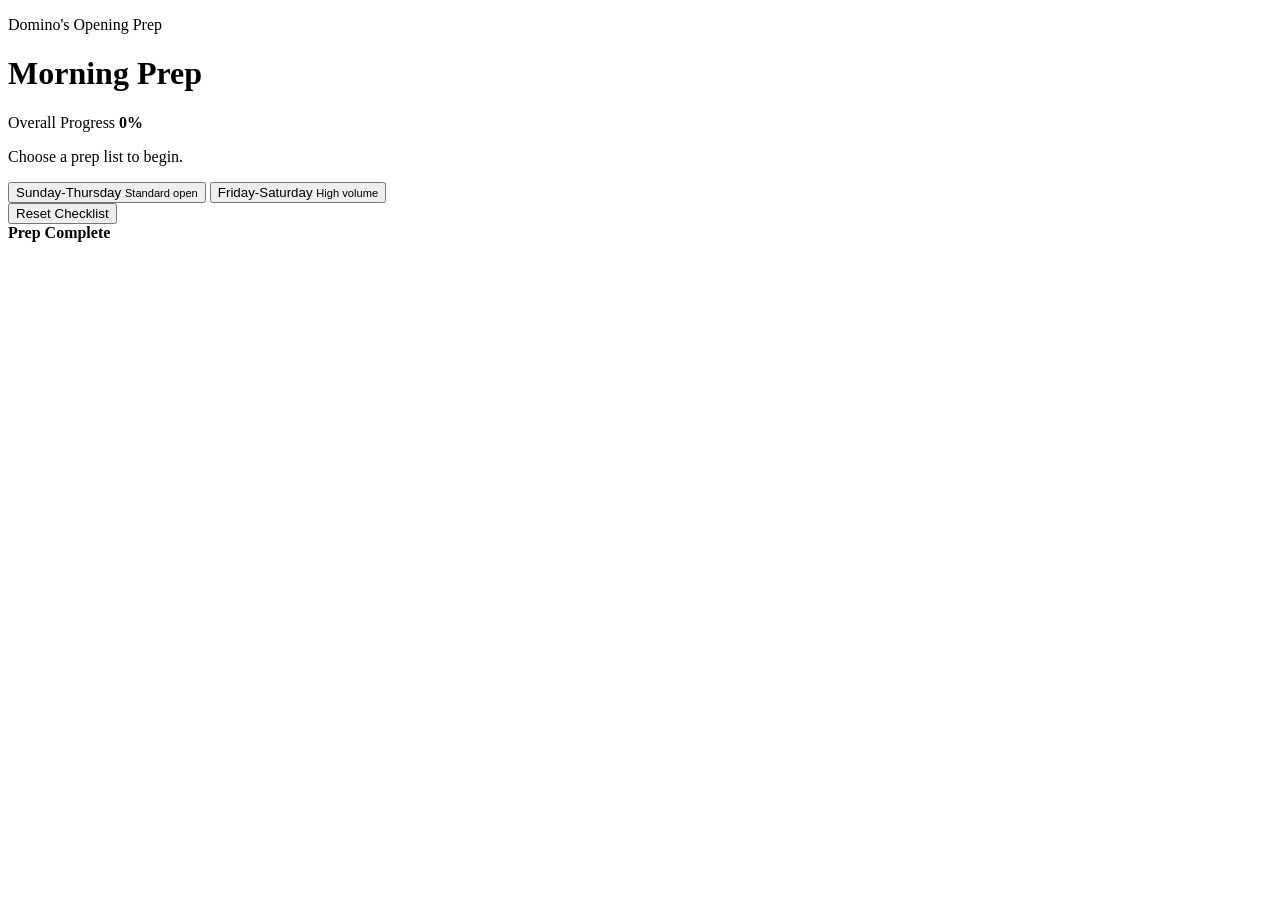
==== index.html @ d71212ec "Add files via upload" ====
<!doctype html>
<html lang="en">
  <head>
    <meta charset="utf-8">
    <meta name="viewport" content="width=device-width, initial-scale=1, viewport-fit=cover">
    <meta name="theme-color" content="#005bbb">
    <meta name="description" content="Morning Prep checklist for Domino's opening prep.">
    <title>Morning Prep</title>
    <link rel="manifest" href="manifest.json">
    <link rel="icon" href="icons/icon.svg" type="image/svg+xml">
    <link rel="apple-touch-icon" href="icons/icon.svg">
    <link rel="stylesheet" href="styles.css">
    <script src="data.js" defer></script>
    <script src="app.js" defer></script>
  </head>
  <body>
    <header class="app-header">
      <div class="header-top">
        <div>
          <p class="eyebrow">Domino's Opening Prep</p>
          <h1>Morning Prep</h1>
        </div>
        <button class="install-button" id="installButton" type="button" hidden>Install</button>
      </div>
      <div class="overall">
        <div class="overall-copy">
          <span>Overall Progress</span>
          <strong id="overallPercent">0%</strong>
        </div>
        <div class="progress-track" aria-hidden="true">
          <span id="overallBar"></span>
        </div>
        <p id="overallStatus">Choose a prep list to begin.</p>
      </div>
    </header>

    <main>
      <section class="day-switch" aria-label="Prep schedule">
        <button class="day-option is-active" type="button" data-schedule="weekday">
          <span>Sunday-Thursday</span>
          <small>Standard open</small>
        </button>
        <button class="day-option" type="button" data-schedule="weekend">
          <span>Friday-Saturday</span>
          <small>High volume</small>
        </button>
      </section>

      <section class="actions" aria-label="Checklist actions">
        <button class="reset-button" id="resetButton" type="button">Reset Checklist</button>
      </section>

      <section id="checklist" class="checklist" aria-live="polite"></section>
    </main>

    <div class="celebration" id="celebration" aria-hidden="true">
      <span></span><span></span><span></span><span></span><span></span>
      <strong>Prep Complete</strong>
    </div>
  </body>
</html>
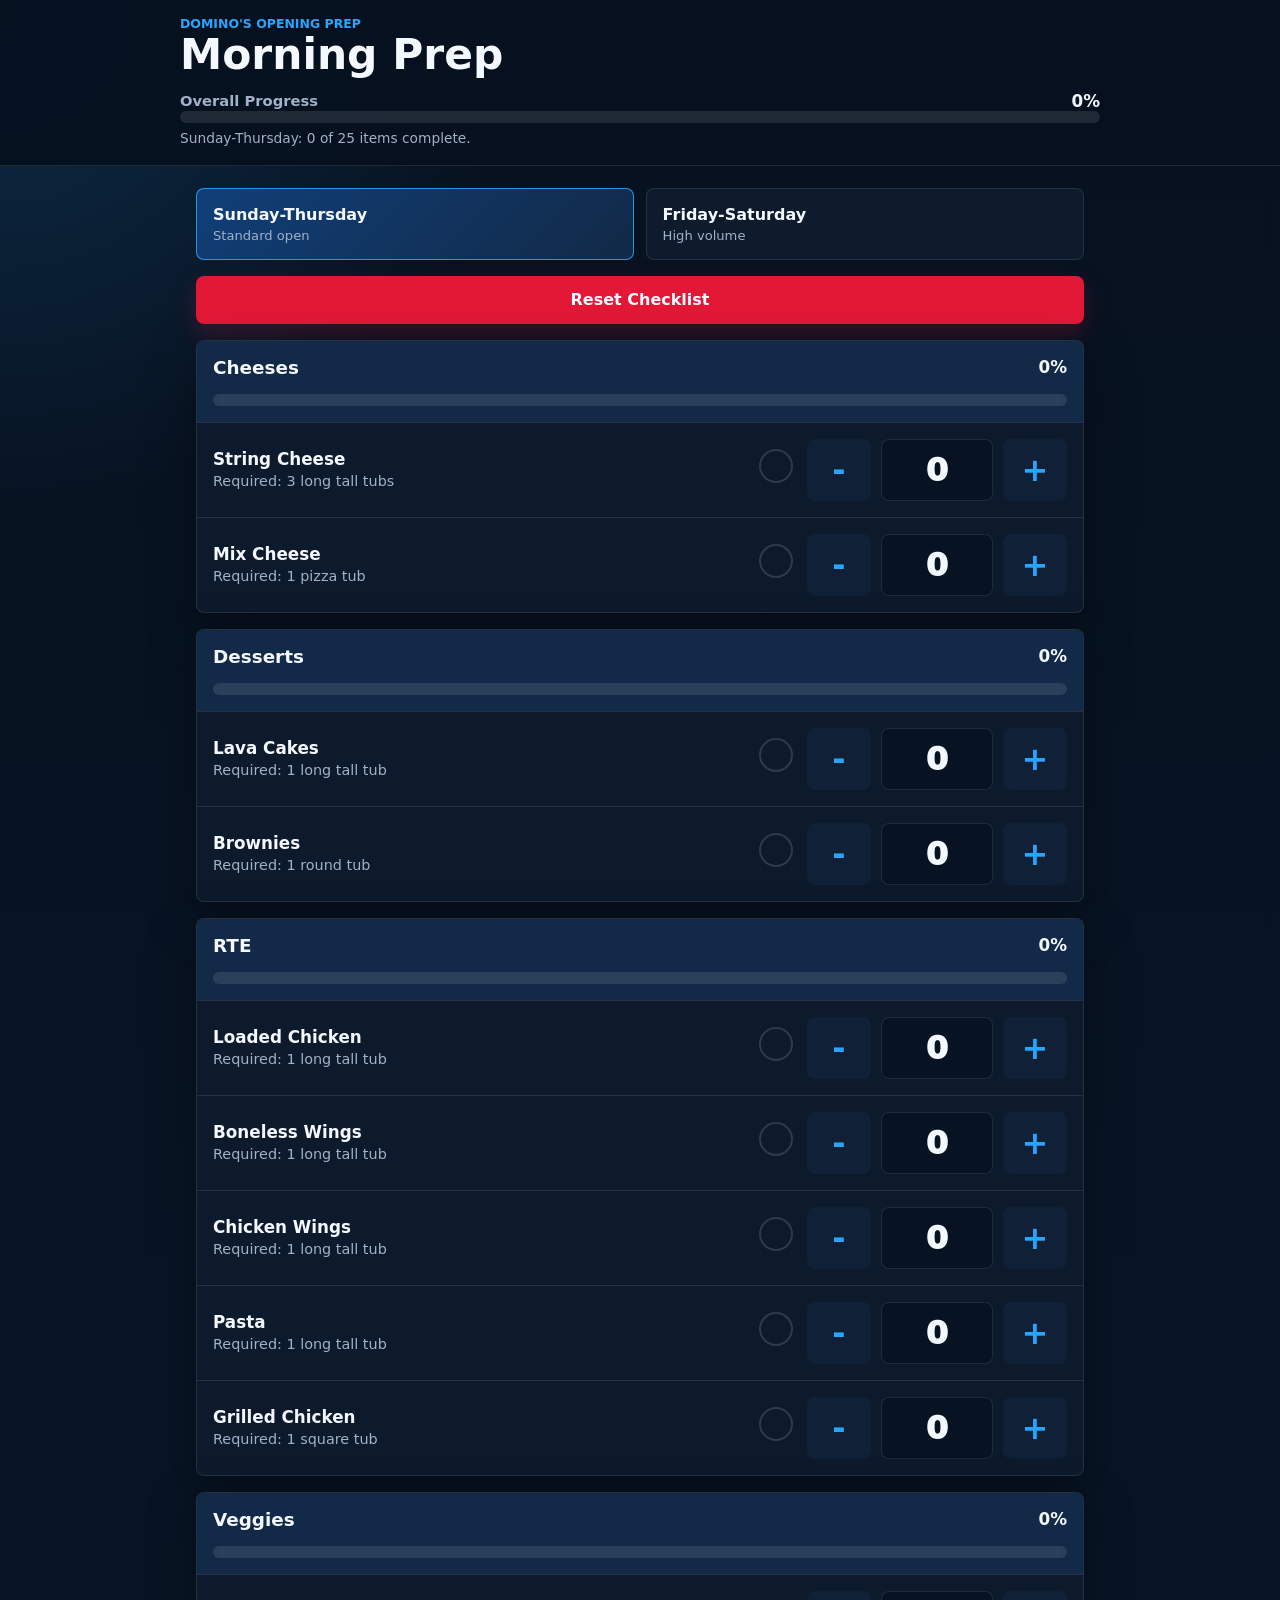
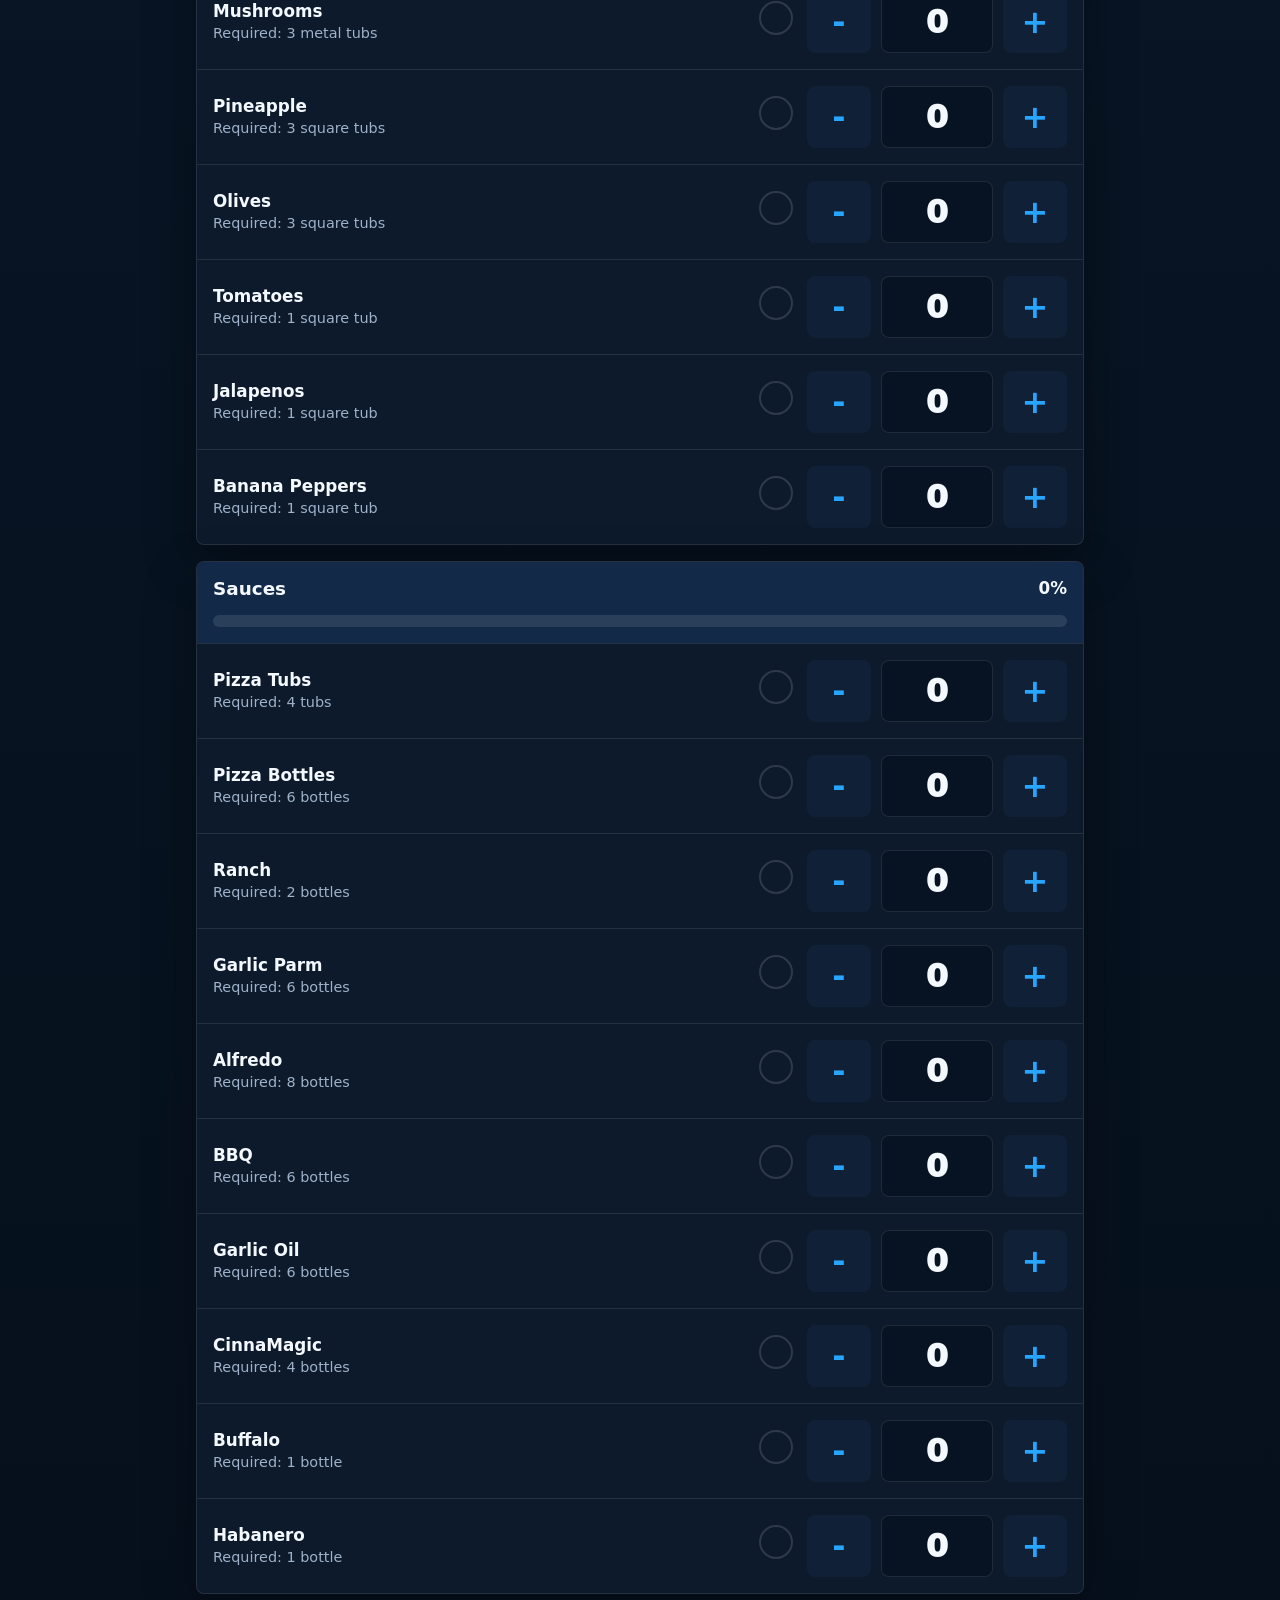
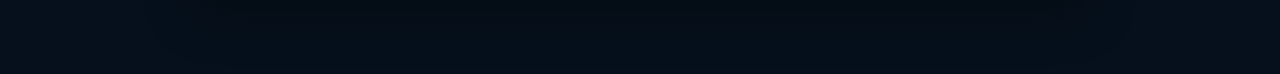
==== commit 57d1f915: "Add files via upload" ====
--- a/index.html
+++ b/index.html
@@ -1,61 +1,764 @@
-<!doctype html>
-<html lang="en">
-  <head>
-    <meta charset="utf-8">
-    <meta name="viewport" content="width=device-width, initial-scale=1, viewport-fit=cover">
-    <meta name="theme-color" content="#005bbb">
-    <meta name="description" content="Morning Prep checklist for Domino's opening prep.">
-    <title>Morning Prep</title>
-    <link rel="manifest" href="manifest.json">
-    <link rel="icon" href="icons/icon.svg" type="image/svg+xml">
-    <link rel="apple-touch-icon" href="icons/icon.svg">
-    <link rel="stylesheet" href="styles.css">
-    <script src="data.js" defer></script>
-    <script src="app.js" defer></script>
-  </head>
-  <body>
-    <header class="app-header">
-      <div class="header-top">
-        <div>
-          <p class="eyebrow">Domino's Opening Prep</p>
-          <h1>Morning Prep</h1>
-        </div>
-        <button class="install-button" id="installButton" type="button" hidden>Install</button>
-      </div>
-      <div class="overall">
-        <div class="overall-copy">
-          <span>Overall Progress</span>
-          <strong id="overallPercent">0%</strong>
-        </div>
-        <div class="progress-track" aria-hidden="true">
-          <span id="overallBar"></span>
-        </div>
-        <p id="overallStatus">Choose a prep list to begin.</p>
-      </div>
-    </header>
-
-    <main>
-      <section class="day-switch" aria-label="Prep schedule">
-        <button class="day-option is-active" type="button" data-schedule="weekday">
-          <span>Sunday-Thursday</span>
-          <small>Standard open</small>
-        </button>
-        <button class="day-option" type="button" data-schedule="weekend">
-          <span>Friday-Saturday</span>
-          <small>High volume</small>
-        </button>
-      </section>
-
-      <section class="actions" aria-label="Checklist actions">
-        <button class="reset-button" id="resetButton" type="button">Reset Checklist</button>
-      </section>
-
-      <section id="checklist" class="checklist" aria-live="polite"></section>
-    </main>
-
-    <div class="celebration" id="celebration" aria-hidden="true">
-      <span></span><span></span><span></span><span></span><span></span>
-      <strong>Prep Complete</strong>
-    </div>
-  </body>
-</html>
+<!doctype html>
+<html lang="en">
+  <head>
+    <meta charset="utf-8">
+    <meta name="viewport" content="width=device-width, initial-scale=1, viewport-fit=cover">
+    <meta name="theme-color" content="#005bbb">
+    <meta name="description" content="Morning Prep checklist for Domino's opening prep.">
+    <title>Morning Prep Standalone</title>
+    <style>
+:root {
+  color-scheme: dark;
+  --bg: #07111f;
+  --panel: #0d1b2d;
+  --panel-strong: #122947;
+  --panel-soft: #102037;
+  --text: #f4f8ff;
+  --muted: #9fb2c9;
+  --blue: #005bbb;
+  --blue-bright: #28a6ff;
+  --blue-soft: #103f78;
+  --red: #e31837;
+  --green: #25d366;
+  --line: rgba(255,255,255,.1);
+  --shadow: 0 18px 50px rgba(0,0,0,.35);
+}
+
+* {
+  box-sizing: border-box;
+}
+
+html {
+  min-height: 100%;
+  background: var(--bg);
+}
+
+body {
+  margin: 0;
+  min-height: 100%;
+  font-family: Inter, ui-sans-serif, system-ui, -apple-system, BlinkMacSystemFont, "Segoe UI", sans-serif;
+  background:
+    radial-gradient(circle at top left, rgba(40,166,255,.18), transparent 32rem),
+    linear-gradient(180deg, #07111f 0%, #081525 42%, #06101c 100%);
+  color: var(--text);
+}
+
+button {
+  border: 0;
+  color: inherit;
+  font: inherit;
+  cursor: pointer;
+  -webkit-tap-highlight-color: transparent;
+}
+
+.app-header {
+  position: sticky;
+  top: 0;
+  z-index: 10;
+  padding: max(1rem, env(safe-area-inset-top)) 1rem 1rem;
+  background: rgba(7,17,31,.92);
+  border-bottom: 1px solid var(--line);
+  backdrop-filter: blur(18px);
+}
+
+.header-top {
+  display: flex;
+  align-items: center;
+  justify-content: space-between;
+  gap: 1rem;
+  max-width: 920px;
+  margin: 0 auto .9rem;
+}
+
+.eyebrow {
+  margin: 0 0 .2rem;
+  color: var(--blue-bright);
+  font-size: .78rem;
+  font-weight: 800;
+  text-transform: uppercase;
+  letter-spacing: 0;
+}
+
+h1 {
+  margin: 0;
+  font-size: clamp(1.65rem, 7vw, 2.65rem);
+  line-height: 1;
+}
+
+.install-button,
+.reset-button {
+  min-height: 48px;
+  padding: .85rem 1rem;
+  border-radius: 8px;
+  background: var(--blue);
+  font-weight: 800;
+  box-shadow: 0 10px 24px rgba(0,91,187,.26);
+  transition: transform .2s ease, background .2s ease;
+}
+
+.install-button:active,
+.reset-button:active,
+.count-button:active,
+.day-option:active {
+  transform: scale(.97);
+}
+
+.overall {
+  max-width: 920px;
+  margin: 0 auto;
+}
+
+.overall-copy,
+.category-head {
+  display: flex;
+  align-items: center;
+  justify-content: space-between;
+  gap: .75rem;
+}
+
+.overall-copy span,
+.category-head span {
+  color: var(--muted);
+  font-size: .92rem;
+  font-weight: 700;
+}
+
+.overall-copy strong,
+.category-head strong {
+  color: var(--text);
+  font-size: 1.05rem;
+}
+
+.progress-track {
+  height: 12px;
+  overflow: hidden;
+  border-radius: 999px;
+  background: rgba(255,255,255,.1);
+}
+
+.progress-track span {
+  display: block;
+  width: 0;
+  height: 100%;
+  border-radius: inherit;
+  background: linear-gradient(90deg, var(--blue), var(--blue-bright), var(--green));
+  transition: width .35s ease;
+}
+
+#overallStatus {
+  min-height: 1.2rem;
+  margin: .45rem 0 0;
+  color: var(--muted);
+  font-size: .86rem;
+}
+
+main {
+  width: min(100%, 920px);
+  margin: 0 auto;
+  padding: 1rem 1rem 5rem;
+}
+
+.day-switch {
+  display: grid;
+  grid-template-columns: 1fr;
+  gap: .7rem;
+  margin: .35rem 0 1rem;
+}
+
+.day-option {
+  min-height: 72px;
+  padding: .95rem 1rem;
+  border: 1px solid var(--line);
+  border-radius: 8px;
+  background: var(--panel);
+  text-align: left;
+  transition: border-color .2s ease, background .2s ease, transform .2s ease;
+}
+
+.day-option span,
+.day-option small {
+  display: block;
+}
+
+.day-option span {
+  font-size: 1rem;
+  font-weight: 900;
+}
+
+.day-option small {
+  margin-top: .25rem;
+  color: var(--muted);
+  font-size: .82rem;
+}
+
+.day-option.is-active {
+  border-color: rgba(40,166,255,.85);
+  background: linear-gradient(135deg, var(--blue-soft), var(--panel-strong));
+}
+
+.actions {
+  display: flex;
+  justify-content: stretch;
+  margin-bottom: 1rem;
+}
+
+.reset-button {
+  width: 100%;
+  background: var(--red);
+  box-shadow: 0 10px 24px rgba(227,24,55,.22);
+}
+
+.checklist {
+  display: grid;
+  gap: 1rem;
+}
+
+.category {
+  border: 1px solid var(--line);
+  border-radius: 8px;
+  background: rgba(13,27,45,.94);
+  box-shadow: var(--shadow);
+  overflow: hidden;
+  animation: rise .32s ease both;
+}
+
+.category-head {
+  padding: 1rem;
+  background: var(--panel-strong);
+}
+
+.category-head h2 {
+  margin: 0;
+  font-size: 1.15rem;
+}
+
+.category-progress {
+  padding: 0 1rem 1rem;
+  background: var(--panel-strong);
+}
+
+.item {
+  display: grid;
+  grid-template-columns: 1fr;
+  gap: .85rem;
+  padding: 1rem;
+  border-top: 1px solid var(--line);
+  transition: background .2s ease;
+}
+
+.item.is-complete {
+  background: rgba(37,211,102,.08);
+}
+
+.item-info {
+  display: grid;
+  grid-template-columns: 1fr auto;
+  align-items: start;
+  gap: .75rem;
+}
+
+.item-name {
+  display: block;
+  font-size: 1.05rem;
+  font-weight: 900;
+}
+
+.required {
+  display: block;
+  margin-top: .2rem;
+  color: var(--muted);
+  font-size: .9rem;
+  line-height: 1.35;
+}
+
+.checkmark {
+  display: grid;
+  width: 34px;
+  height: 34px;
+  place-items: center;
+  border: 2px solid rgba(255,255,255,.14);
+  border-radius: 50%;
+  color: transparent;
+  font-size: 1.25rem;
+  font-weight: 900;
+  transition: color .2s ease, background .2s ease, border-color .2s ease, transform .2s ease;
+}
+
+.item.is-complete .checkmark {
+  border-color: var(--green);
+  background: var(--green);
+  color: #04120a;
+  transform: rotate(-8deg) scale(1.05);
+}
+
+.counter {
+  display: grid;
+  grid-template-columns: 64px 1fr 64px;
+  align-items: center;
+  gap: .65rem;
+}
+
+.count-button {
+  height: 62px;
+  border-radius: 8px;
+  background: var(--panel-soft);
+  color: var(--blue-bright);
+  font-size: 2rem;
+  font-weight: 900;
+  transition: transform .2s ease, background .2s ease;
+}
+
+.count-button:hover,
+.install-button:hover,
+.reset-button:hover,
+.day-option:hover {
+  filter: brightness(1.08);
+}
+
+.count-display {
+  display: grid;
+  min-height: 62px;
+  place-items: center;
+  border: 1px solid var(--line);
+  border-radius: 8px;
+  background: #071322;
+  font-size: 2rem;
+  font-weight: 950;
+  line-height: 1;
+}
+
+.celebration {
+  position: fixed;
+  inset: 0;
+  z-index: 50;
+  display: grid;
+  place-items: center;
+  pointer-events: none;
+  opacity: 0;
+  transition: opacity .2s ease;
+}
+
+.celebration.is-visible {
+  opacity: 1;
+}
+
+.celebration strong {
+  padding: 1rem 1.25rem;
+  border-radius: 8px;
+  background: rgba(5,13,23,.94);
+  border: 1px solid rgba(37,211,102,.5);
+  color: var(--green);
+  font-size: clamp(1.45rem, 9vw, 3rem);
+  box-shadow: var(--shadow);
+  animation: pop .7s ease both;
+}
+
+.celebration span {
+  position: absolute;
+  top: 50%;
+  left: 50%;
+  width: 12px;
+  height: 12px;
+  border-radius: 3px;
+  background: var(--blue-bright);
+  animation: confetti .95s ease-out both;
+}
+
+.celebration span:nth-child(2) { background: var(--green); animation-delay: .05s; }
+.celebration span:nth-child(3) { background: var(--red); animation-delay: .1s; }
+.celebration span:nth-child(4) { background: #fff; animation-delay: .15s; }
+.celebration span:nth-child(5) { background: #ffd23f; animation-delay: .2s; }
+
+@keyframes rise {
+  from { opacity: 0; transform: translateY(12px); }
+  to { opacity: 1; transform: translateY(0); }
+}
+
+@keyframes pop {
+  0% { transform: scale(.82); opacity: 0; }
+  55% { transform: scale(1.05); opacity: 1; }
+  100% { transform: scale(1); opacity: 1; }
+}
+
+@keyframes confetti {
+  0% { transform: translate(-50%, -50%) rotate(0); opacity: 1; }
+  100% { transform: translate(calc(-50% + var(--x)), calc(-50% + var(--y))) rotate(360deg); opacity: 0; }
+}
+
+.celebration span:nth-child(1) { --x: -42vw; --y: -32vh; }
+.celebration span:nth-child(2) { --x: 38vw; --y: -28vh; }
+.celebration span:nth-child(3) { --x: -34vw; --y: 28vh; }
+.celebration span:nth-child(4) { --x: 36vw; --y: 32vh; }
+.celebration span:nth-child(5) { --x: 0vw; --y: -42vh; }
+
+@media (min-width: 680px) {
+  .day-switch {
+    grid-template-columns: 1fr 1fr;
+  }
+
+  .item {
+    grid-template-columns: minmax(0, 1fr) 260px;
+    align-items: center;
+  }
+}
+
+@media (prefers-reduced-motion: reduce) {
+  *,
+  *::before,
+  *::after {
+    animation-duration: .01ms !important;
+    transition-duration: .01ms !important;
+    scroll-behavior: auto !important;
+  }
+}
+
+    </style>
+  </head>
+  <body>
+    <header class="app-header">
+      <div class="header-top">
+        <div>
+          <p class="eyebrow">Domino's Opening Prep</p>
+          <h1>Morning Prep</h1>
+        </div>
+        <button class="install-button" id="installButton" type="button" hidden>Install</button>
+      </div>
+      <div class="overall">
+        <div class="overall-copy">
+          <span>Overall Progress</span>
+          <strong id="overallPercent">0%</strong>
+        </div>
+        <div class="progress-track" aria-hidden="true">
+          <span id="overallBar"></span>
+        </div>
+        <p id="overallStatus">Choose a prep list to begin.</p>
+      </div>
+    </header>
+
+    <main>
+      <section class="day-switch" aria-label="Prep schedule">
+        <button class="day-option is-active" type="button" data-schedule="weekday">
+          <span>Sunday-Thursday</span>
+          <small>Standard open</small>
+        </button>
+        <button class="day-option" type="button" data-schedule="weekend">
+          <span>Friday-Saturday</span>
+          <small>High volume</small>
+        </button>
+      </section>
+
+      <section class="actions" aria-label="Checklist actions">
+        <button class="reset-button" id="resetButton" type="button">Reset Checklist</button>
+      </section>
+
+      <section id="checklist" class="checklist" aria-live="polite"></section>
+    </main>
+
+    <div class="celebration" id="celebration" aria-hidden="true">
+      <span></span><span></span><span></span><span></span><span></span>
+      <strong>Prep Complete</strong>
+    </div>
+    <script>
+window.MORNING_PREP_DATA = {
+  categories: ["Cheeses", "Desserts", "RTE", "Veggies", "Sauces"],
+  schedules: {
+    weekday: {
+      label: "Sunday-Thursday",
+      categories: {
+        Cheeses: [
+          { id: "string-cheese", name: "String Cheese", required: 3, unit: "long tall tubs" },
+          { id: "mix-cheese", name: "Mix Cheese", required: 1, unit: "pizza tub" }
+        ],
+        Desserts: [
+          { id: "lava-cakes", name: "Lava Cakes", required: 1, unit: "long tall tub" },
+          { id: "brownies", name: "Brownies", required: 1, unit: "round tub" }
+        ],
+        RTE: [
+          { id: "loaded-chicken", name: "Loaded Chicken", required: 1, unit: "long tall tub" },
+          { id: "boneless-wings", name: "Boneless Wings", required: 1, unit: "long tall tub" },
+          { id: "chicken-wings", name: "Chicken Wings", required: 1, unit: "long tall tub" },
+          { id: "pasta", name: "Pasta", required: 1, unit: "long tall tub" },
+          { id: "grilled-chicken", name: "Grilled Chicken", required: 1, unit: "square tub" }
+        ],
+        Veggies: [
+          { id: "mushrooms", name: "Mushrooms", required: 3, unit: "metal tubs" },
+          { id: "pineapple", name: "Pineapple", required: 3, unit: "square tubs" },
+          { id: "olives", name: "Olives", required: 3, unit: "square tubs" },
+          { id: "tomatoes", name: "Tomatoes", required: 1, unit: "square tub" },
+          { id: "jalapenos", name: "Jalapenos", required: 1, unit: "square tub" },
+          { id: "banana-peppers", name: "Banana Peppers", required: 1, unit: "square tub" }
+        ],
+        Sauces: [
+          { id: "pizza-tubs", name: "Pizza Tubs", required: 4, unit: "tubs" },
+          { id: "pizza-bottles", name: "Pizza Bottles", required: 6, unit: "bottles" },
+          { id: "ranch", name: "Ranch", required: 2, unit: "bottles" },
+          { id: "garlic-parm", name: "Garlic Parm", required: 6, unit: "bottles" },
+          { id: "alfredo", name: "Alfredo", required: 8, unit: "bottles" },
+          { id: "bbq", name: "BBQ", required: 6, unit: "bottles" },
+          { id: "garlic-oil", name: "Garlic Oil", required: 6, unit: "bottles" },
+          { id: "cinnamagic", name: "CinnaMagic", required: 4, unit: "bottles" },
+          { id: "buffalo", name: "Buffalo", required: 1, unit: "bottle" },
+          { id: "habanero", name: "Habanero", required: 1, unit: "bottle" }
+        ]
+      }
+    },
+    weekend: {
+      label: "Friday-Saturday",
+      categories: {
+        Cheeses: [
+          { id: "string-cheese", name: "String Cheese", required: 4, unit: "long tall tubs" },
+          { id: "mix-cheese", name: "Mix Cheese", required: 2, unit: "pizza tubs" }
+        ],
+        Desserts: [
+          { id: "lava-cakes", name: "Lava Cakes", required: 2, unit: "long tall tubs" },
+          { id: "brownies", name: "Brownies", required: 2, unit: "round tubs" }
+        ],
+        RTE: [
+          { id: "loaded-chicken", name: "Loaded Chicken", required: 1, unit: "long tall tub" },
+          { id: "boneless-wings", name: "Boneless Wings", required: 1, unit: "long tall tub" },
+          { id: "chicken-wings", name: "Chicken Wings", required: 2, unit: "long tall tubs" },
+          { id: "pasta", name: "Pasta", required: 1, unit: "long tall tub" },
+          { id: "grilled-chicken", name: "Grilled Chicken", required: 1, unit: "square tub" }
+        ],
+        Veggies: [
+          { id: "mushrooms", name: "Mushrooms", required: 4, unit: "metal tubs" },
+          { id: "pineapple", name: "Pineapple", required: 5, unit: "square tubs" },
+          { id: "olives", name: "Olives", required: 5, unit: "square tubs" },
+          { id: "tomatoes", name: "Tomatoes", required: 2, unit: "square tubs" },
+          { id: "jalapenos", name: "Jalapenos", required: 2, unit: "square tubs" },
+          { id: "banana-peppers", name: "Banana Peppers", required: 2, unit: "square tubs" }
+        ],
+        Sauces: [
+          { id: "pizza-tubs", name: "Pizza Tubs", required: 5, unit: "tubs" },
+          { id: "pizza-bottles", name: "Pizza Bottles", required: 8, unit: "bottles" },
+          { id: "ranch", name: "Ranch", required: 3, unit: "bottles" },
+          { id: "garlic-parm", name: "Garlic Parm", required: 8, unit: "bottles" },
+          { id: "alfredo", name: "Alfredo", required: 10, unit: "bottles" },
+          { id: "bbq", name: "BBQ", required: 8, unit: "bottles" },
+          { id: "garlic-oil", name: "Garlic Oil", required: 8, unit: "bottles" },
+          { id: "cinnamagic", name: "CinnaMagic", required: 6, unit: "bottles" },
+          { id: "buffalo", name: "Buffalo", required: 2, unit: "bottles" },
+          { id: "habanero", name: "Habanero", required: 2, unit: "bottles" }
+        ]
+      }
+    }
+  }
+};
+
+    </script>
+    <script>
+(function () {
+  const data = window.MORNING_PREP_DATA;
+  const storageKey = "morning-prep-state-v1";
+  const checklist = document.querySelector("#checklist");
+  const scheduleButtons = document.querySelectorAll("[data-schedule]");
+  const resetButton = document.querySelector("#resetButton");
+  const overallPercent = document.querySelector("#overallPercent");
+  const overallBar = document.querySelector("#overallBar");
+  const overallStatus = document.querySelector("#overallStatus");
+  const celebration = document.querySelector("#celebration");
+  const installButton = document.querySelector("#installButton");
+
+  let deferredInstallPrompt = null;
+  let state = loadState();
+
+  function loadState() {
+    const fallback = { schedule: "weekday", counts: {}, celebrated: false };
+
+    try {
+      return { ...fallback, ...JSON.parse(localStorage.getItem(storageKey)) };
+    } catch (error) {
+      return fallback;
+    }
+  }
+
+  function saveState() {
+    localStorage.setItem(storageKey, JSON.stringify(state));
+  }
+
+  function getSchedule() {
+    return data.schedules[state.schedule];
+  }
+
+  function storageId(item) {
+    return `${state.schedule}:${item.id}`;
+  }
+
+  function getCount(item) {
+    return Number(state.counts[storageId(item)] || 0);
+  }
+
+  function setCount(item, nextCount) {
+    state.counts[storageId(item)] = Math.max(0, nextCount);
+    saveState();
+    updateItem(item);
+    updateProgress();
+  }
+
+  function allItems() {
+    const schedule = getSchedule();
+    return data.categories.flatMap((category) => schedule.categories[category] || []);
+  }
+
+  function itemProgress(item) {
+    return Math.min(getCount(item), item.required) / item.required;
+  }
+
+  function calculateProgress(items) {
+    if (!items.length) return 0;
+    const completeUnits = items.reduce((sum, item) => sum + itemProgress(item), 0);
+    return Math.round((completeUnits / items.length) * 100);
+  }
+
+  function itemTemplate(item) {
+    const count = getCount(item);
+    const complete = count >= item.required;
+    const article = document.createElement("article");
+    article.className = `item${complete ? " is-complete" : ""}`;
+    article.dataset.itemId = item.id;
+    article.innerHTML = `
+      <div class="item-info">
+        <div>
+          <span class="item-name">${item.name}</span>
+          <span class="required">Required: ${item.required} ${item.unit}</span>
+        </div>
+        <span class="checkmark" aria-label="${complete ? "Complete" : "Incomplete"}">&#10003;</span>
+      </div>
+      <div class="counter" aria-label="${item.name} count">
+        <button class="count-button" type="button" data-action="minus" aria-label="Subtract ${item.name}">-</button>
+        <span class="count-display" aria-live="polite">${count}</span>
+        <button class="count-button" type="button" data-action="plus" aria-label="Add ${item.name}">+</button>
+      </div>
+    `;
+
+    article.querySelector('[data-action="minus"]').addEventListener("click", () => setCount(item, getCount(item) - 1));
+    article.querySelector('[data-action="plus"]').addEventListener("click", () => setCount(item, getCount(item) + 1));
+    return article;
+  }
+
+  function categoryTemplate(categoryName, items) {
+    const category = document.createElement("section");
+    const percent = calculateProgress(items);
+    category.className = "category";
+    category.dataset.category = categoryName;
+    category.innerHTML = `
+      <div class="category-head">
+        <h2>${categoryName}</h2>
+        <strong data-category-percent>${percent}%</strong>
+      </div>
+      <div class="category-progress">
+        <div class="progress-track" aria-hidden="true"><span data-category-bar style="width: ${percent}%"></span></div>
+      </div>
+    `;
+
+    items.forEach((item) => category.appendChild(itemTemplate(item)));
+    return category;
+  }
+
+  function render() {
+    const schedule = getSchedule();
+    checklist.replaceChildren();
+
+    scheduleButtons.forEach((button) => {
+      const active = button.dataset.schedule === state.schedule;
+      button.classList.toggle("is-active", active);
+      button.setAttribute("aria-pressed", String(active));
+    });
+
+    data.categories.forEach((categoryName) => {
+      checklist.appendChild(categoryTemplate(categoryName, schedule.categories[categoryName] || []));
+    });
+
+    updateProgress();
+  }
+
+  function updateItem(item) {
+    const row = checklist.querySelector(`[data-item-id="${item.id}"]`);
+    if (!row) return;
+
+    const count = getCount(item);
+    const complete = count >= item.required;
+    row.classList.toggle("is-complete", complete);
+    row.querySelector(".count-display").textContent = count;
+    row.querySelector(".checkmark").setAttribute("aria-label", complete ? "Complete" : "Incomplete");
+  }
+
+  function updateProgress() {
+    const schedule = getSchedule();
+
+    data.categories.forEach((categoryName) => {
+      const items = schedule.categories[categoryName] || [];
+      const percent = calculateProgress(items);
+      const category = checklist.querySelector(`[data-category="${categoryName}"]`);
+      if (!category) return;
+
+      category.querySelector("[data-category-percent]").textContent = `${percent}%`;
+      category.querySelector("[data-category-bar]").style.width = `${percent}%`;
+    });
+
+    const items = allItems();
+    const percent = calculateProgress(items);
+    overallPercent.textContent = `${percent}%`;
+    overallBar.style.width = `${percent}%`;
+    overallStatus.textContent = `${schedule.label}: ${completedCount(items)} of ${items.length} items complete.`;
+
+    if (percent === 100 && !state.celebrated) {
+      state.celebrated = true;
+      saveState();
+      showCelebration();
+    }
+
+    if (percent < 100 && state.celebrated) {
+      state.celebrated = false;
+      saveState();
+    }
+  }
+
+  function completedCount(items) {
+    return items.filter((item) => getCount(item) >= item.required).length;
+  }
+
+  function showCelebration() {
+    celebration.classList.add("is-visible");
+    window.setTimeout(() => celebration.classList.remove("is-visible"), 1500);
+  }
+
+  scheduleButtons.forEach((button) => {
+    button.addEventListener("click", () => {
+      state.schedule = button.dataset.schedule;
+      state.celebrated = false;
+      saveState();
+      render();
+    });
+  });
+
+  resetButton.addEventListener("click", () => {
+    const prefix = `${state.schedule}:`;
+    Object.keys(state.counts).forEach((key) => {
+      if (key.startsWith(prefix)) delete state.counts[key];
+    });
+    state.celebrated = false;
+    saveState();
+    render();
+  });
+
+  window.addEventListener("beforeinstallprompt", (event) => {
+    event.preventDefault();
+    deferredInstallPrompt = event;
+    installButton.hidden = false;
+  });
+
+  installButton.addEventListener("click", async () => {
+    if (!deferredInstallPrompt) return;
+    deferredInstallPrompt.prompt();
+    await deferredInstallPrompt.userChoice;
+    deferredInstallPrompt = null;
+    installButton.hidden = true;
+  });
+
+  render();
+}());
+
+    </script>
+  </body>
+</html>
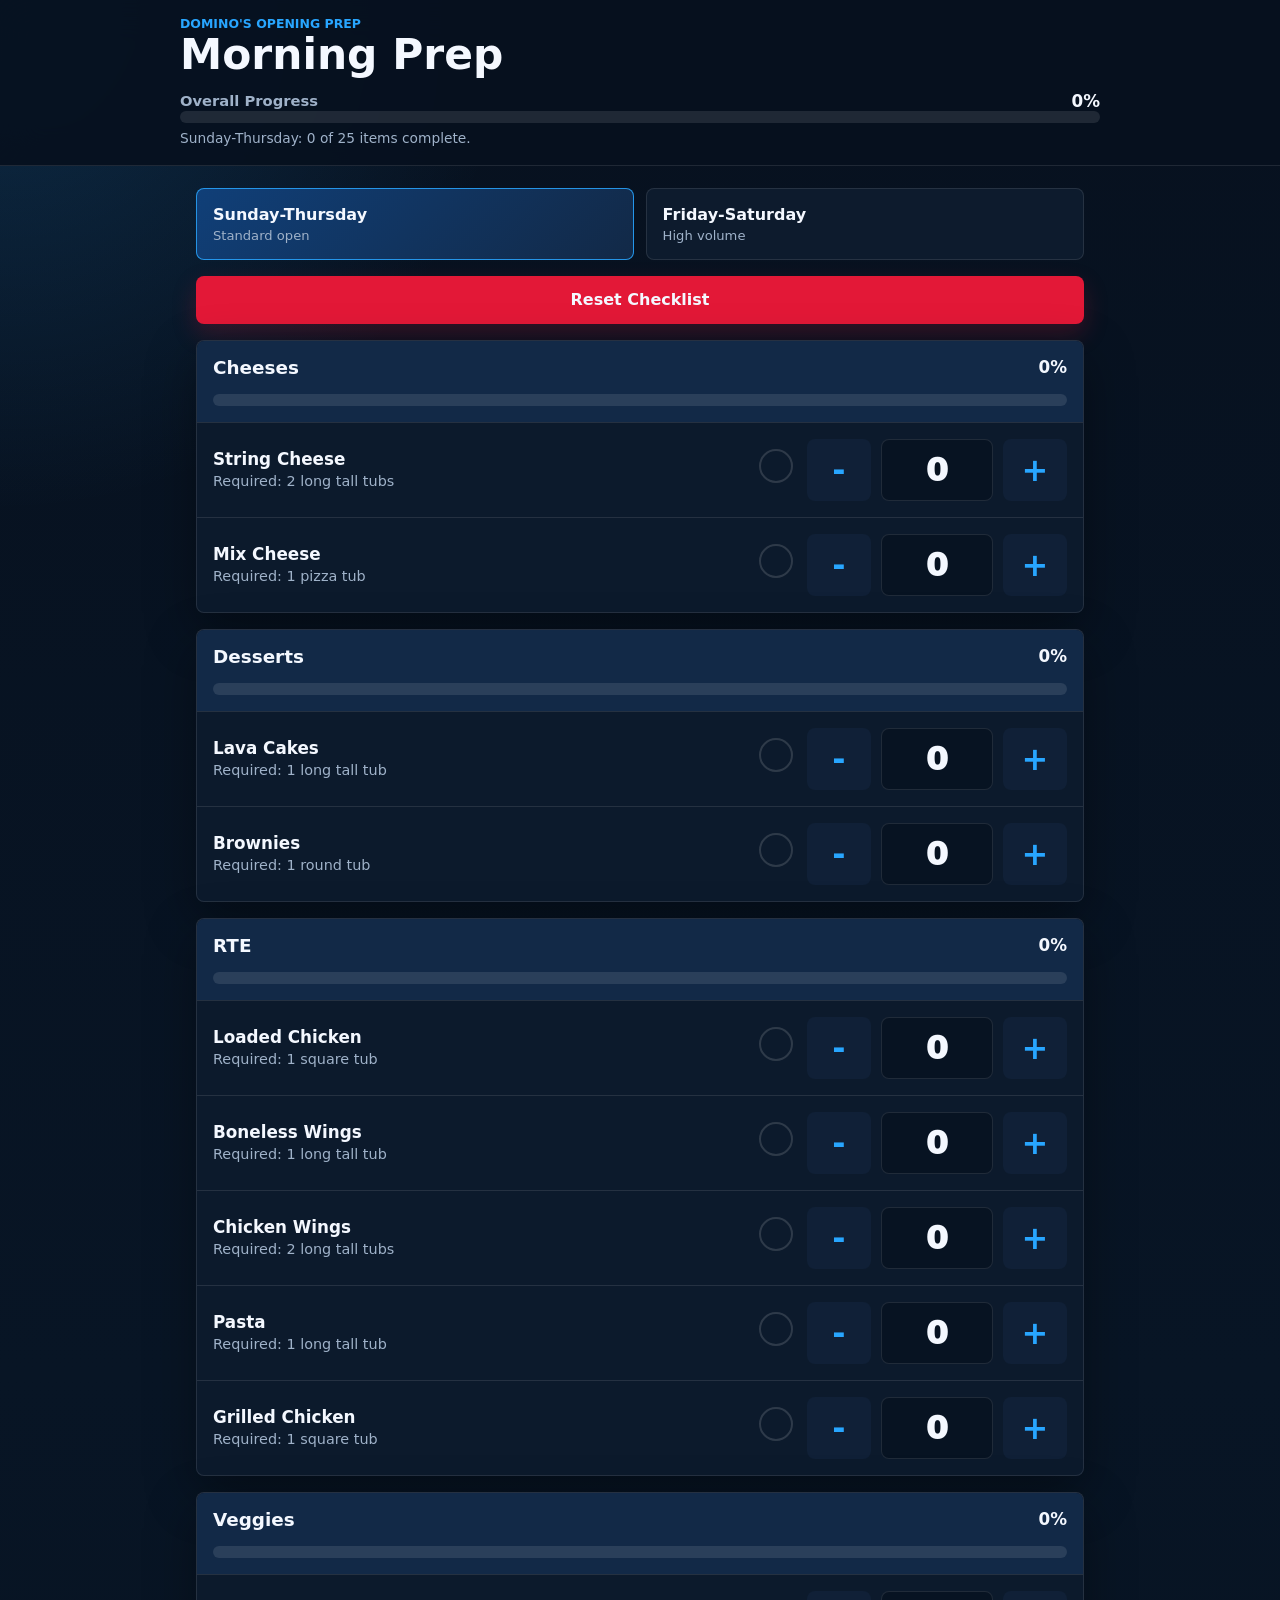
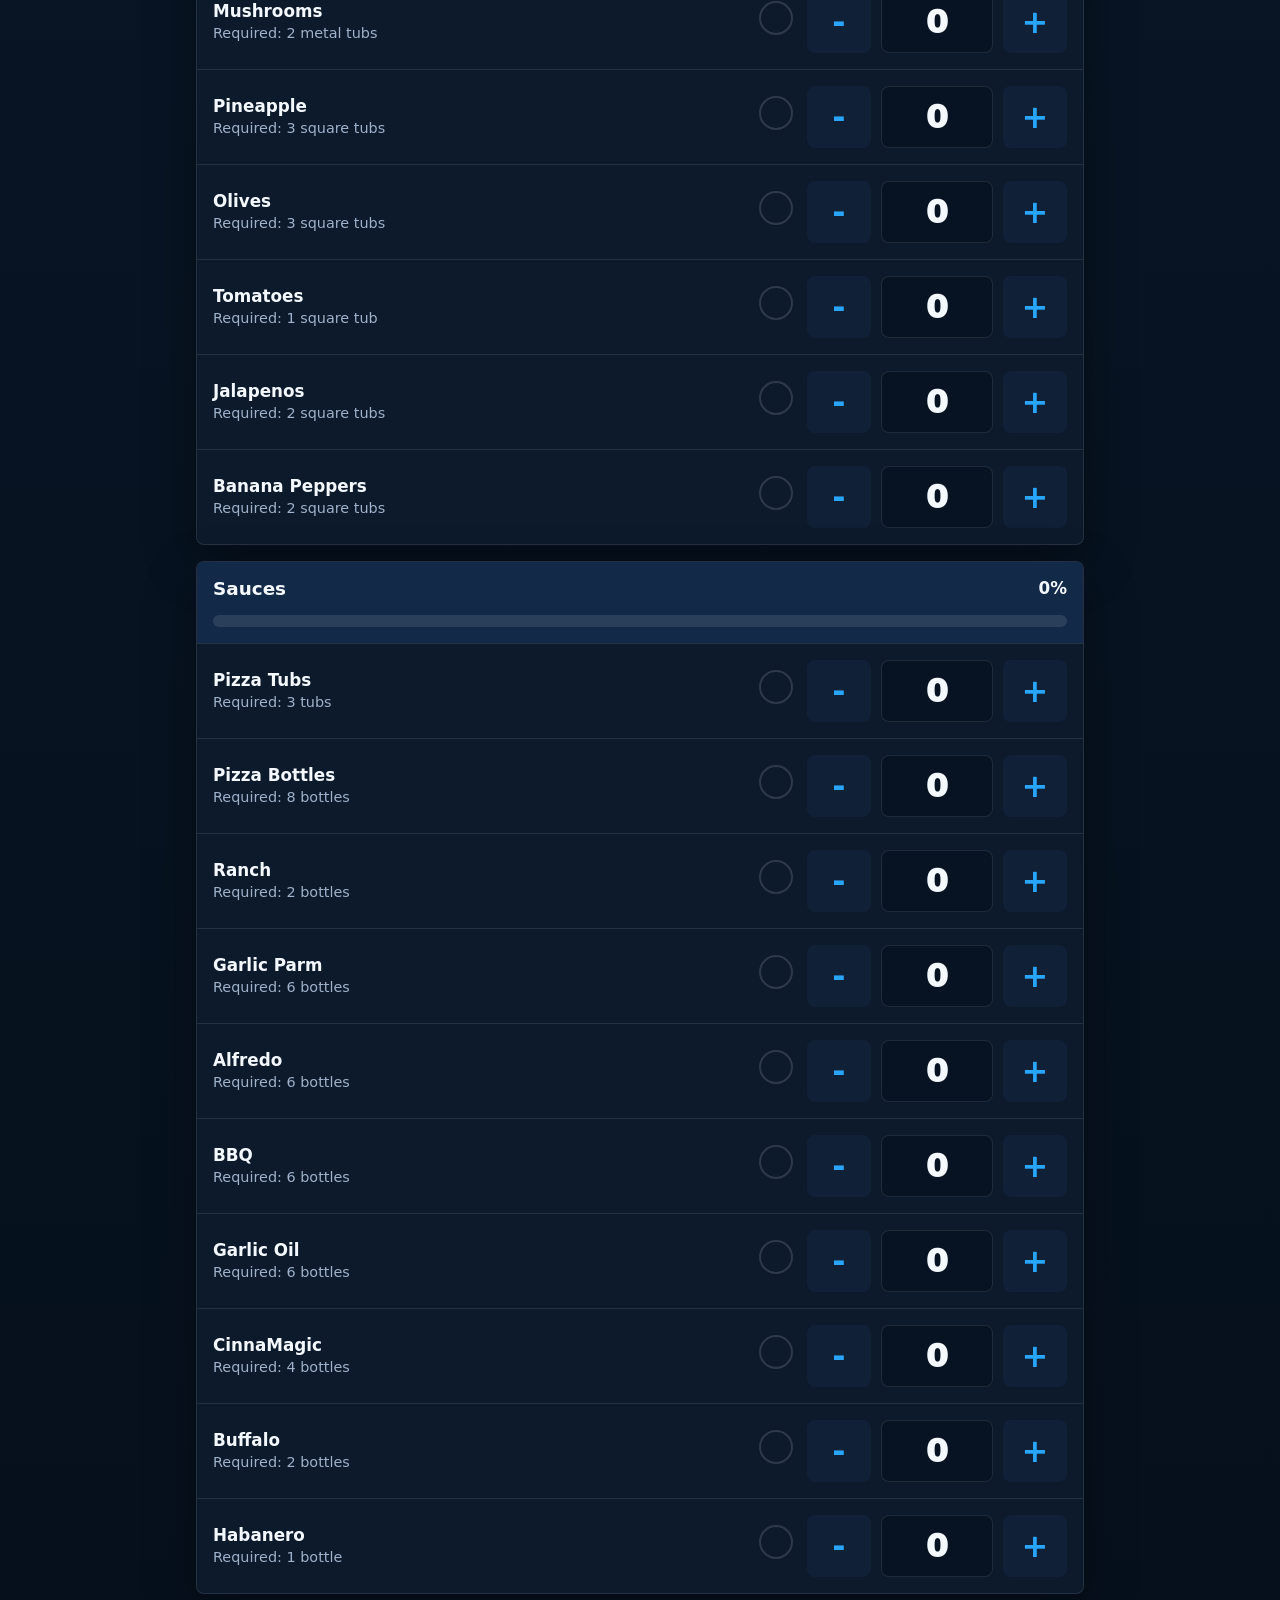
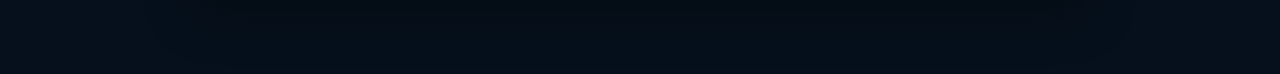
==== commit 60082b26: "Update index.html" ====
--- a/index.html
+++ b/index.html
@@ -466,7 +466,7 @@
       label: "Sunday-Thursday",
       categories: {
         Cheeses: [
-          { id: "string-cheese", name: "String Cheese", required: 3, unit: "long tall tubs" },
+          { id: "string-cheese", name: "String Cheese", required: 2, unit: "long tall tubs" },
           { id: "mix-cheese", name: "Mix Cheese", required: 1, unit: "pizza tub" }
         ],
         Desserts: [
@@ -474,30 +474,30 @@
           { id: "brownies", name: "Brownies", required: 1, unit: "round tub" }
         ],
         RTE: [
-          { id: "loaded-chicken", name: "Loaded Chicken", required: 1, unit: "long tall tub" },
+          { id: "loaded-chicken", name: "Loaded Chicken", required: 1, unit: "square tub" },
           { id: "boneless-wings", name: "Boneless Wings", required: 1, unit: "long tall tub" },
-          { id: "chicken-wings", name: "Chicken Wings", required: 1, unit: "long tall tub" },
+          { id: "chicken-wings", name: "Chicken Wings", required: 2, unit: "long tall tubs" },
           { id: "pasta", name: "Pasta", required: 1, unit: "long tall tub" },
           { id: "grilled-chicken", name: "Grilled Chicken", required: 1, unit: "square tub" }
         ],
         Veggies: [
-          { id: "mushrooms", name: "Mushrooms", required: 3, unit: "metal tubs" },
+          { id: "mushrooms", name: "Mushrooms", required: 2, unit: "metal tubs" },
           { id: "pineapple", name: "Pineapple", required: 3, unit: "square tubs" },
           { id: "olives", name: "Olives", required: 3, unit: "square tubs" },
           { id: "tomatoes", name: "Tomatoes", required: 1, unit: "square tub" },
-          { id: "jalapenos", name: "Jalapenos", required: 1, unit: "square tub" },
-          { id: "banana-peppers", name: "Banana Peppers", required: 1, unit: "square tub" }
+          { id: "jalapenos", name: "Jalapenos", required: 2, unit: "square tubs" },
+          { id: "banana-peppers", name: "Banana Peppers", required: 2, unit: "square tubs" }
         ],
         Sauces: [
-          { id: "pizza-tubs", name: "Pizza Tubs", required: 4, unit: "tubs" },
-          { id: "pizza-bottles", name: "Pizza Bottles", required: 6, unit: "bottles" },
+          { id: "pizza-tubs", name: "Pizza Tubs", required: 3, unit: "tubs" },
+          { id: "pizza-bottles", name: "Pizza Bottles", required: 8, unit: "bottles" },
           { id: "ranch", name: "Ranch", required: 2, unit: "bottles" },
           { id: "garlic-parm", name: "Garlic Parm", required: 6, unit: "bottles" },
-          { id: "alfredo", name: "Alfredo", required: 8, unit: "bottles" },
+          { id: "alfredo", name: "Alfredo", required: 6, unit: "bottles" },
           { id: "bbq", name: "BBQ", required: 6, unit: "bottles" },
           { id: "garlic-oil", name: "Garlic Oil", required: 6, unit: "bottles" },
           { id: "cinnamagic", name: "CinnaMagic", required: 4, unit: "bottles" },
-          { id: "buffalo", name: "Buffalo", required: 1, unit: "bottle" },
+          { id: "buffalo", name: "Buffalo", required: 2, unit: "bottles" },
           { id: "habanero", name: "Habanero", required: 1, unit: "bottle" }
         ]
       }
